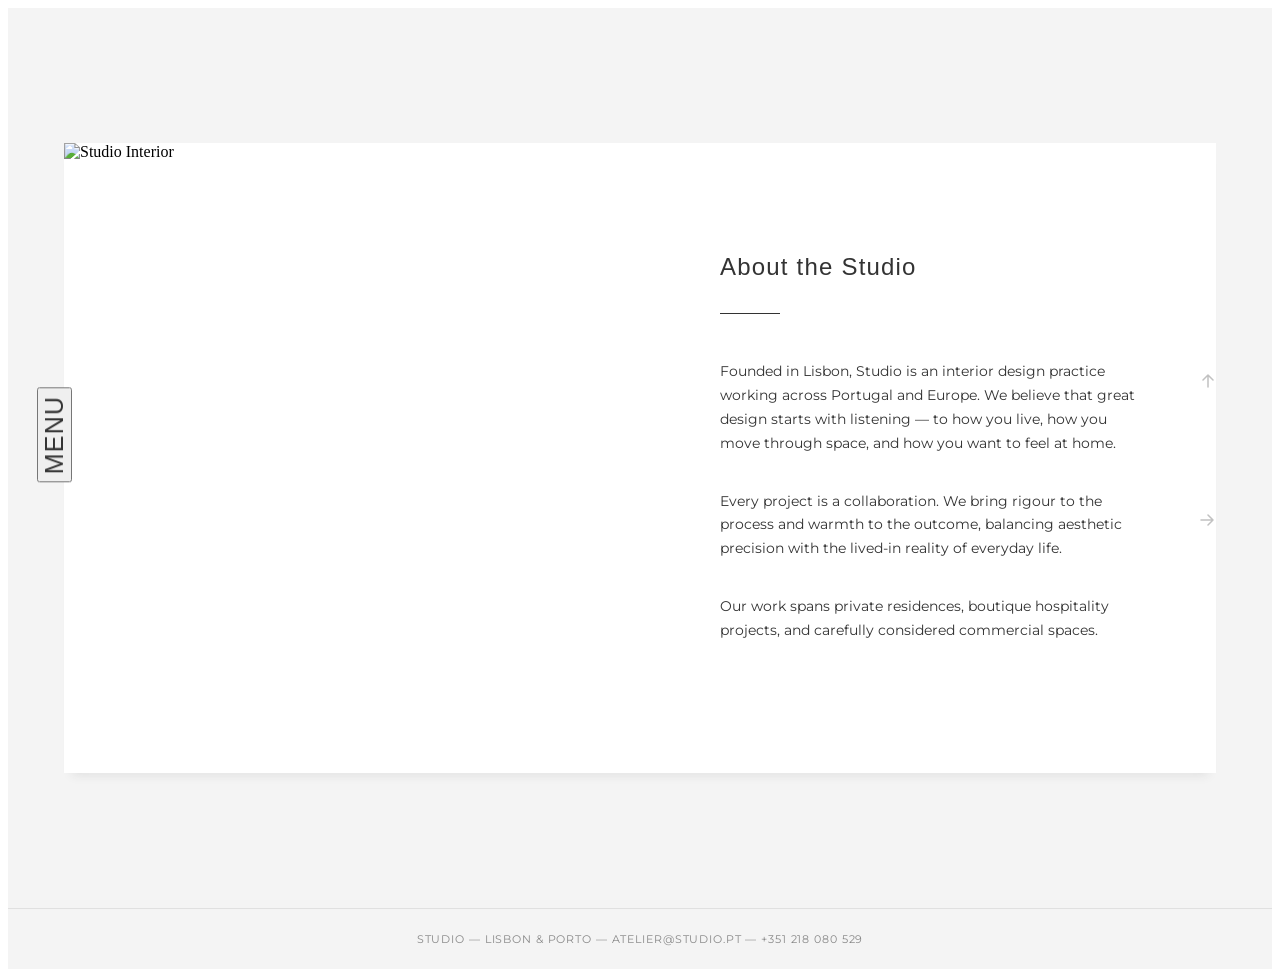
==== studio-system/pages/about/index.html @ adb2d4bc "Initial commit - Studio System" ====
<!DOCTYPE html>
<html lang="en">
<head>
  <meta charset="UTF-8">
  <meta name="viewport" content="width=device-width, initial-scale=1.0">
  <title>Studio — About</title>
  <link rel="preconnect" href="https://fonts.googleapis.com">
  <link rel="preconnect" href="https://fonts.gstatic.com" crossorigin>
  <link href="https://fonts.googleapis.com/css2?family=Kiona&family=Montserrat:wght@300;400;500;600&display=swap" rel="stylesheet">
  <link rel="stylesheet" href="../../tokens/tokens.css">
  <link rel="stylesheet" href="../../components/nav-sidebar/nav-sidebar.css">
  <link rel="stylesheet" href="../../components/content-block/content-block.css">
  <link rel="stylesheet" href="../../components/menu-overlay/menu-overlay.css">
  <style>
    .page-section {
      height: 900px;
      display: flex;
      align-items: center;
      justify-content: center;
      background: #F4F4F4;
    }
    .about-block {
      background: #FFFFFF;
      width: 1152px;
      height: 630px;
      box-shadow: rgba(51, 51, 51, 0.1) 0px 10px 10px -8px;
      display: grid;
      grid-template-columns: 1fr 1fr;
      overflow: hidden;
    }
    .about-img {
      width: 100%;
      height: 100%;
      object-fit: cover;
      display: block;
    }
    .about-text {
      display: flex;
      flex-direction: column;
      justify-content: center;
      padding: 80px;
    }
    .about-text h1 {
      font-family: 'Kiona', sans-serif;
      font-size: 24px;
      font-weight: 400;
      color: #333333;
      margin: 0 0 32px;
      letter-spacing: 0.05em;
    }
    .about-text .accent-line {
      width: 60px;
      height: 1px;
      background: #333333;
      margin-bottom: 32px;
    }
    .about-text p {
      font-family: 'Montserrat', sans-serif;
      font-size: 14px;
      line-height: 1.7;
      color: #333333;
      margin-bottom: 20px;
    }
    .footer-strip {
      height: 60px;
      background: #F4F4F4;
      display: flex;
      align-items: center;
      justify-content: center;
      border-top: 1px solid #E0E0E0;
    }
    .footer-strip p {
      font-family: 'Montserrat', sans-serif;
      font-size: 11px;
      color: #888888;
      letter-spacing: 0.08em;
      text-transform: uppercase;
    }
  </style>
</head>
<body>

  <button class="nav-menu-btn" onclick="toggleMenu()">MENU</button>
  <div class="nav-arrows">
    <a href="#top" class="arrow-up" aria-label="Scroll up">
      <svg viewBox="0 0 18 18" fill="none" xmlns="http://www.w3.org/2000/svg">
        <path d="M9 3L9 15M9 3L4 8M9 3L14 8" stroke="currentColor" stroke-width="1.5" stroke-linecap="round" stroke-linejoin="round"/>
      </svg>
    </a>
    <a href="#footer" class="arrow-down" aria-label="Scroll down">
      <svg viewBox="0 0 18 18" fill="none" xmlns="http://www.w3.org/2000/svg">
        <path d="M9 3L9 15M9 3L4 8M9 3L14 8" stroke="currentColor" stroke-width="1.5" stroke-linecap="round" stroke-linejoin="round"/>
      </svg>
    </a>
  </div>

  <div class="menu-overlay" id="menuOverlay" role="dialog" aria-modal="true">
    <button class="overlay-close" onclick="toggleMenu()">Close</button>
    <div class="overlay-inner">
      <nav>
        <a href="../home/" onclick="toggleMenu()">Home</a>
        <a href="../about/" onclick="toggleMenu()">About</a>
        <a href="../services/" onclick="toggleMenu()">Services</a>
        <a href="../project/" onclick="toggleMenu()">Work</a>
        <a href="../contact/" onclick="toggleMenu()">Contact</a>
      </nav>
    </div>
  </div>

  <section class="page-section" id="top">
    <div class="about-block">
      <img src="https://images.unsplash.com/photo-1618219908412-a29a1bb7b86e?w=800&q=80" alt="Studio Interior" class="about-img">
      <div class="about-text">
        <h1>About the Studio</h1>
        <div class="accent-line"></div>
        <p>
          Founded in Lisbon, Studio is an interior design practice working across Portugal and Europe. We believe that great design starts with listening — to how you live, how you move through space, and how you want to feel at home.
        </p>
        <p>
          Every project is a collaboration. We bring rigour to the process and warmth to the outcome, balancing aesthetic precision with the lived-in reality of everyday life.
        </p>
        <p>
          Our work spans private residences, boutique hospitality projects, and carefully considered commercial spaces.
        </p>
      </div>
    </div>
  </section>

  <div class="footer-strip" id="footer">
    <p>Studio — Lisbon & Porto — atelier@studio.pt — +351 218 080 529</p>
  </div>

  <script>
    function toggleMenu() {
      const overlay = document.getElementById('menuOverlay');
      overlay.classList.toggle('is-open');
      document.body.style.overflow = overlay.classList.contains('is-open') ? 'hidden' : '';
    }
  </script>

</body>
</html>
---- studio-system/tokens/tokens.css ----
/* ============================================
   STUDIO SYSTEM — Design Tokens
   Reference: cabanana.pt
   Canonical values — do not modify without
   matching against cabanana.pt live CSS
   ============================================ */

:root {
  /* ── Colors (neutral — from live CSS) ──── */
  --color-bg:              #F4F4F4;   /* body bg — cool grey */
  --color-surface:         #FFFFFF;   /* white containers */
  --color-text-primary:    #333333;   /* body text */
  --color-text-secondary:   #666666;   /* lighter body text */
  --color-border:          #E0E0E0;   /* dividers, lines */
  --color-nav:             #333333;   /* nav arrows, menu text */
  --color-shadow:          rgba(51, 51, 51, 0.1);

  /* ── Typography ─────────────────────────── */
  --font-display:  'Kiona', sans-serif;
  --font-body:     'Montserrat', sans-serif;

  --text-xs:    0.75rem;
  --text-sm:    0.875rem;
  --text-base:  0.875rem;   /* 14px — from live CSS */
  --text-lg:    1rem;
  --text-xl:    1.5rem;
  --text-2xl:   1.5rem;
  --text-3xl:   2rem;
  --text-4xl:   3rem;
  --text-5xl:   4rem;

  --leading-tight:   1.1;
  --leading-snug:    1.3;
  --leading-normal:  1.43;   /* from live CSS */
  --leading-loose:   1.7;

  --tracking-tight:   -0.02em;
  --tracking-normal:  0;
  --tracking-wide:    0.05em;
  --tracking-widest: 0.12em;

  /* ── Spacing ───────────────────────────── */
  --space-1:   0.25rem;
  --space-2:   0.5rem;
  --space-4:   1rem;
  --space-6:   1.5rem;
  --space-8:   2rem;
  --space-12:  3rem;
  --space-16:  4rem;
  --space-24:  6rem;
  --space-32:  8rem;

  /* ── Layout ────────────────────────────── */
  --section-h:    900px;   /* 100vh sections */
  --container-w:  1152px;  /* white container width */
  --container-h:  630px;   /* white container height */

  /* ── Effects ───────────────────────────── */
  --shadow-container: rgba(51, 51, 51, 0.1) 0px 10px 10px -8px;
  --shadow-sm:       0 2px 8px rgba(51, 51, 51, 0.08);
  --shadow-md:       0 4px 16px rgba(51, 51, 51, 0.1);
}
---- studio-system/components/nav-sidebar/nav-sidebar.css ----
/* ============================================
   NAV-SIDEBAR — Fixed right-side navigation
   MENU text (vertical) + up/down scroll arrows
   Reference: cabanana.pt live CSS
   ============================================ */

/* ── MENU text ─────────────────────────── */
.nav-sidebar {
  position: fixed;
  top: 0;
  right: 0;
  width: 144px;
  height: 100vh;
  display: flex;
  flex-direction: column;
  align-items: center;
  justify-content: center;
  z-index: 100;
  pointer-events: none;
}

.nav-menu-btn {
  position: fixed;
  top: 435px;
  left: 37px;
  font-family: 'Kiona', sans-serif;
  font-size: 25px;
  font-weight: 400;
  color: #333333;
  cursor: pointer;
  pointer-events: all;
  writing-mode: horizontal-tb;
  opacity: 1;
  transition: opacity 0.2s ease;
  /* Rotate to read vertically — mimics reference transform */
  transform: rotate(-90deg) translateX(-50%);
  transform-origin: left top;
  letter-spacing: 0.05em;
}

.nav-menu-btn:hover {
  opacity: 0.6;
}

/* ── Scroll arrows ─────────────────────── */
.nav-arrows {
  position: fixed;
  top: 0;
  right: 0;
  width: 144px;
  height: 100vh;
  display: flex;
  flex-direction: column;
  align-items: center;
  justify-content: center;
  gap: 0;
  z-index: 99;
  pointer-events: none;
}

.nav-arrows a {
  display: block;
  width: 40px;
  height: 40px;
  text-align: center;
  line-height: 40px;
  color: #333333;
  text-decoration: none;
  pointer-events: all;
  transition: opacity 0.2s ease;
  opacity: 0.3;
}

.nav-arrows a:hover {
  opacity: 1;
}

.nav-arrows .arrow-up {
  margin-bottom: 100px;
}

.nav-arrows .arrow-down {
  transform: rotate(90deg);
}

.nav-arrows .arrow-down:hover {
  transform: rotate(90deg);
}

/* Arrow SVG icons */
.nav-arrows a svg {
  display: inline-block;
  width: 18px;
  height: 18px;
  vertical-align: middle;
}
---- studio-system/components/content-block/content-block.css ----
/* ============================================
   CONTENT-BLOCK — White container on grey bg
   Reference: cabanana.pt white containers
   Width: 1152px, Height: 630px
   Shadow: rgba(51,51,51,0.1) 0px 10px 10px -8px
   ============================================ */

.content-block {
  background: #FFFFFF;
  width: 1152px;
  height: 630px;
  box-shadow: rgba(51, 51, 51, 0.1) 0px 10px 10px -8px;
  overflow: hidden;
  position: relative;
}

/* ── Section wrapper ────────────────────── */
.section {
  width: 100%;
  height: 900px;   /* 100vh */
  display: flex;
  align-items: center;
  justify-content: center;
  background: #F4F4F4;
}

/* ── Typography inside containers ───────── */
.content-block h1,
.content-block h2 {
  font-family: 'Kiona', sans-serif;
  font-size: 24px;
  font-weight: 400;
  color: #333333;
  text-align: center;
  letter-spacing: 0.05em;
  text-transform: none;
  margin: 0 360px 40px 360px;
}

.content-block p {
  font-family: 'Montserrat', sans-serif;
  font-size: 14px;
  line-height: 1.6;
  color: #333333;
  text-align: center;
  margin: 0 120px;
}

.content-block .accent-line {
  width: 1px;
  height: 80px;
  background: #333333;
  margin: 0 auto 40px;
  transform: scaleY(0);
  transform-origin: top;
  animation: lineReveal 0.6s 0.3s ease forwards;
}

@keyframes lineReveal {
  to { transform: scaleY(1); }
}

/* ── Form fields ───────────────────────── */
.form-field {
  display: flex;
  flex-direction: column;
  margin-bottom: 32px;
}

.form-field label {
  font-family: 'Montserrat', sans-serif;
  font-size: 10px;
  font-weight: 400;
  color: #888888;
  letter-spacing: 0.08em;
  text-transform: uppercase;
  margin-bottom: 8px;
}

.form-field input,
.form-field select,
.form-field textarea {
  font-family: 'Montserrat', sans-serif;
  font-size: 14px;
  color: #333333;
  background: transparent;
  border: none;
  border-bottom: 1px solid #E0E0E0;
  padding: 8px 0;
  outline: none;
  transition: border-color 0.2s ease;
  width: 100%;
}

.form-field input:focus,
.form-field select:focus,
.form-field textarea:focus {
  border-bottom-color: #333333;
  border-bottom-width: 2px;
}

.form-field textarea {
  resize: none;
  min-height: 80px;
}

/* ── Pill button ────────────────────────── */
.btn-pill {
  display: inline-block;
  font-family: 'Montserrat', sans-serif;
  font-size: 12px;
  font-weight: 500;
  letter-spacing: 0.1em;
  text-transform: uppercase;
  color: #333333;
  background: transparent;
  border: 1px solid #333333;
  border-radius: 999px;
  padding: 14px 40px;
  cursor: pointer;
  transition: background 0.2s ease, color 0.2s ease;
}

.btn-pill:hover {
  background: #333333;
  color: #FFFFFF;
}

/* ── Two-column layout ─────────────────── */
.two-col {
  display: grid;
  grid-template-columns: 1fr 1fr;
  gap: 0;
  height: 100%;
}

.two-col > .col-left {
  display: flex;
  flex-direction: column;
  justify-content: center;
  padding: 80px;
}

.two-col > .col-right {
  display: flex;
  flex-direction: column;
  justify-content: center;
  padding: 80px;
}
---- studio-system/components/menu-overlay/menu-overlay.css ----
/* ============================================
   MENU-OVERLAY — Full-screen nav overlay
   Reference: cabanana.pt menu popup
   Semi-transparent dark overlay with nav links
   ============================================ */

.menu-overlay {
  position: fixed;
  inset: 0;
  background: rgba(51, 51, 51, 0.45);
  backdrop-filter: blur(8px);
  -webkit-backdrop-filter: blur(8px);
  z-index: 200;
  display: flex;
  align-items: center;
  justify-content: center;
  opacity: 0;
  pointer-events: none;
  transition: opacity 0.4s ease;
}

.menu-overlay.is-open {
  opacity: 1;
  pointer-events: all;
}

.menu-overlay .overlay-inner {
  text-align: center;
}

.menu-overlay nav a {
  display: block;
  font-family: 'Kiona', sans-serif;
  font-size: 48px;
  font-weight: 400;
  color: #FFFFFF;
  text-decoration: none;
  padding: 16px 0;
  letter-spacing: 0.05em;
  transition: opacity 0.2s ease;
  opacity: 1;
}

.menu-overlay nav a:hover {
  opacity: 0.6;
}

.menu-overlay .overlay-close {
  position: absolute;
  top: 40px;
  right: 40px;
  font-family: 'Montserrat', sans-serif;
  font-size: 14px;
  font-weight: 500;
  color: #FFFFFF;
  letter-spacing: 0.1em;
  text-transform: uppercase;
  cursor: pointer;
  opacity: 0.8;
  transition: opacity 0.2s ease;
}

.menu-overlay .overlay-close:hover {
  opacity: 1;
}
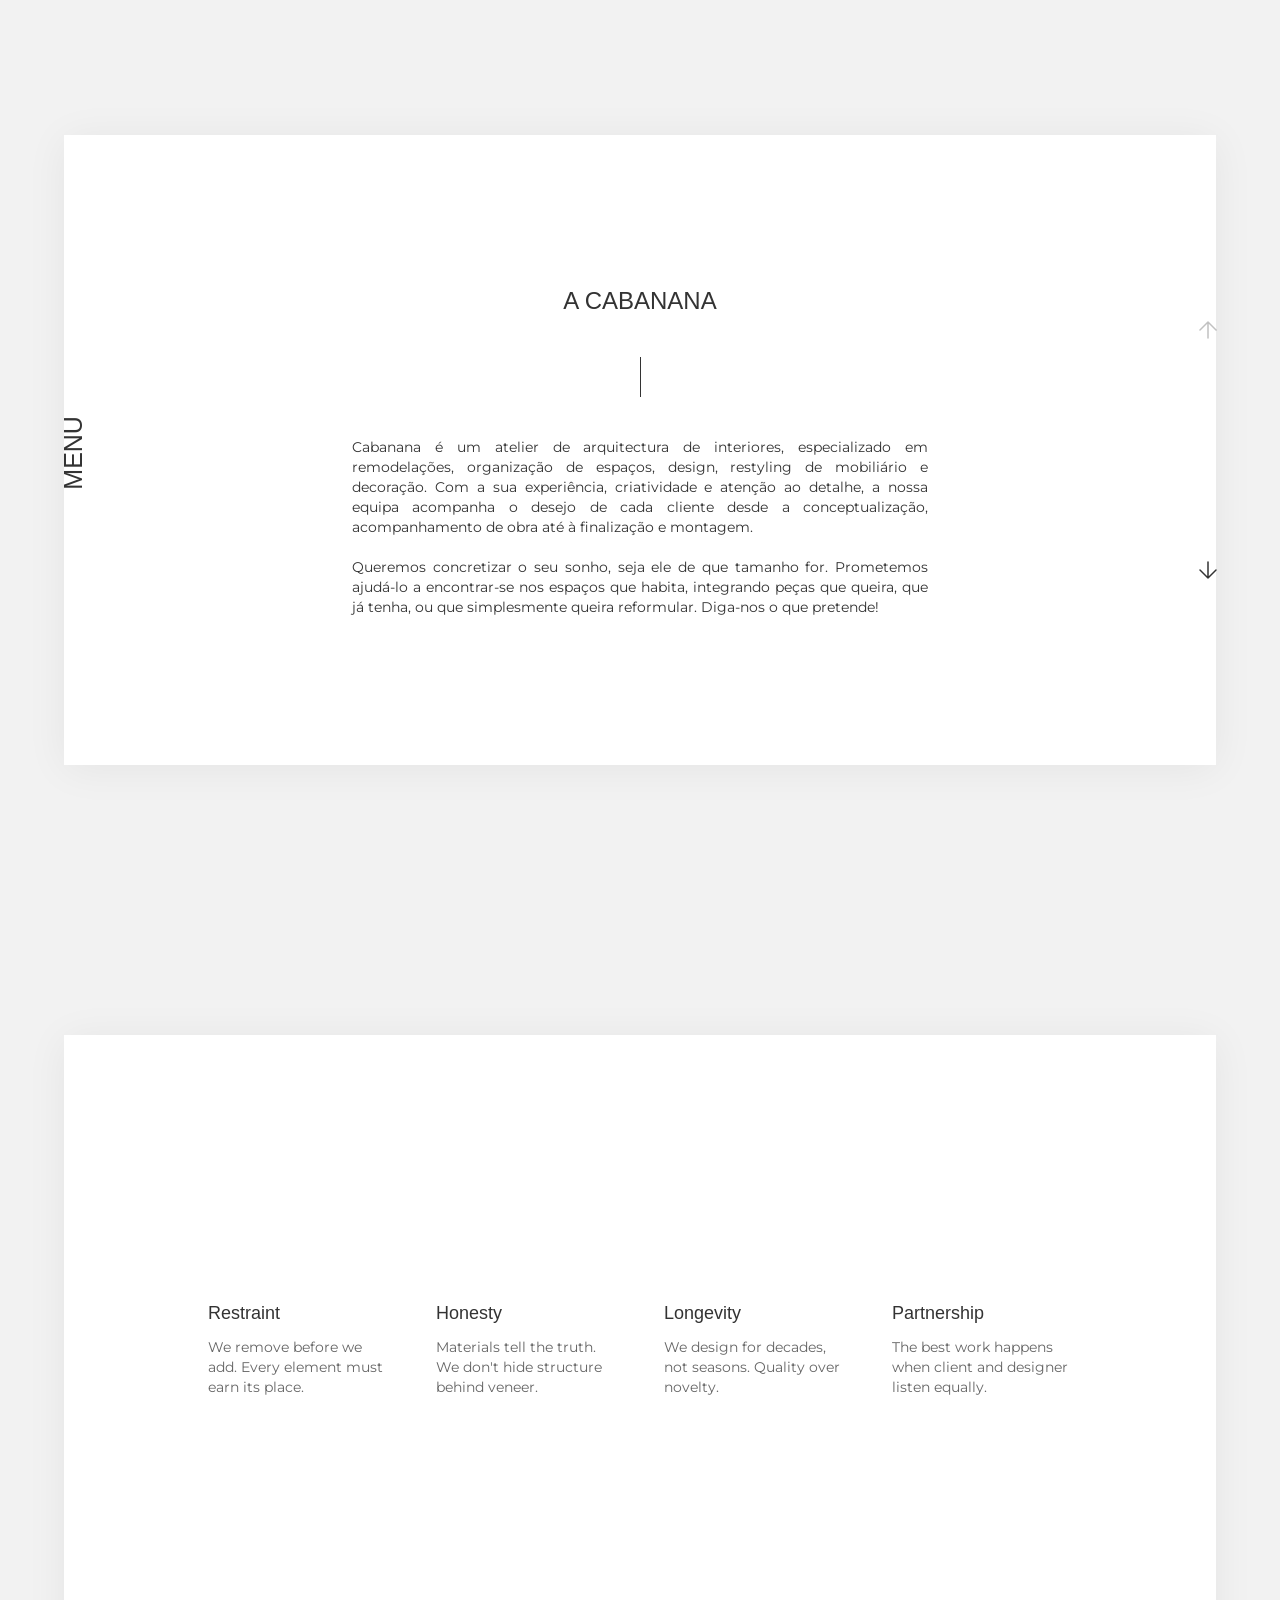
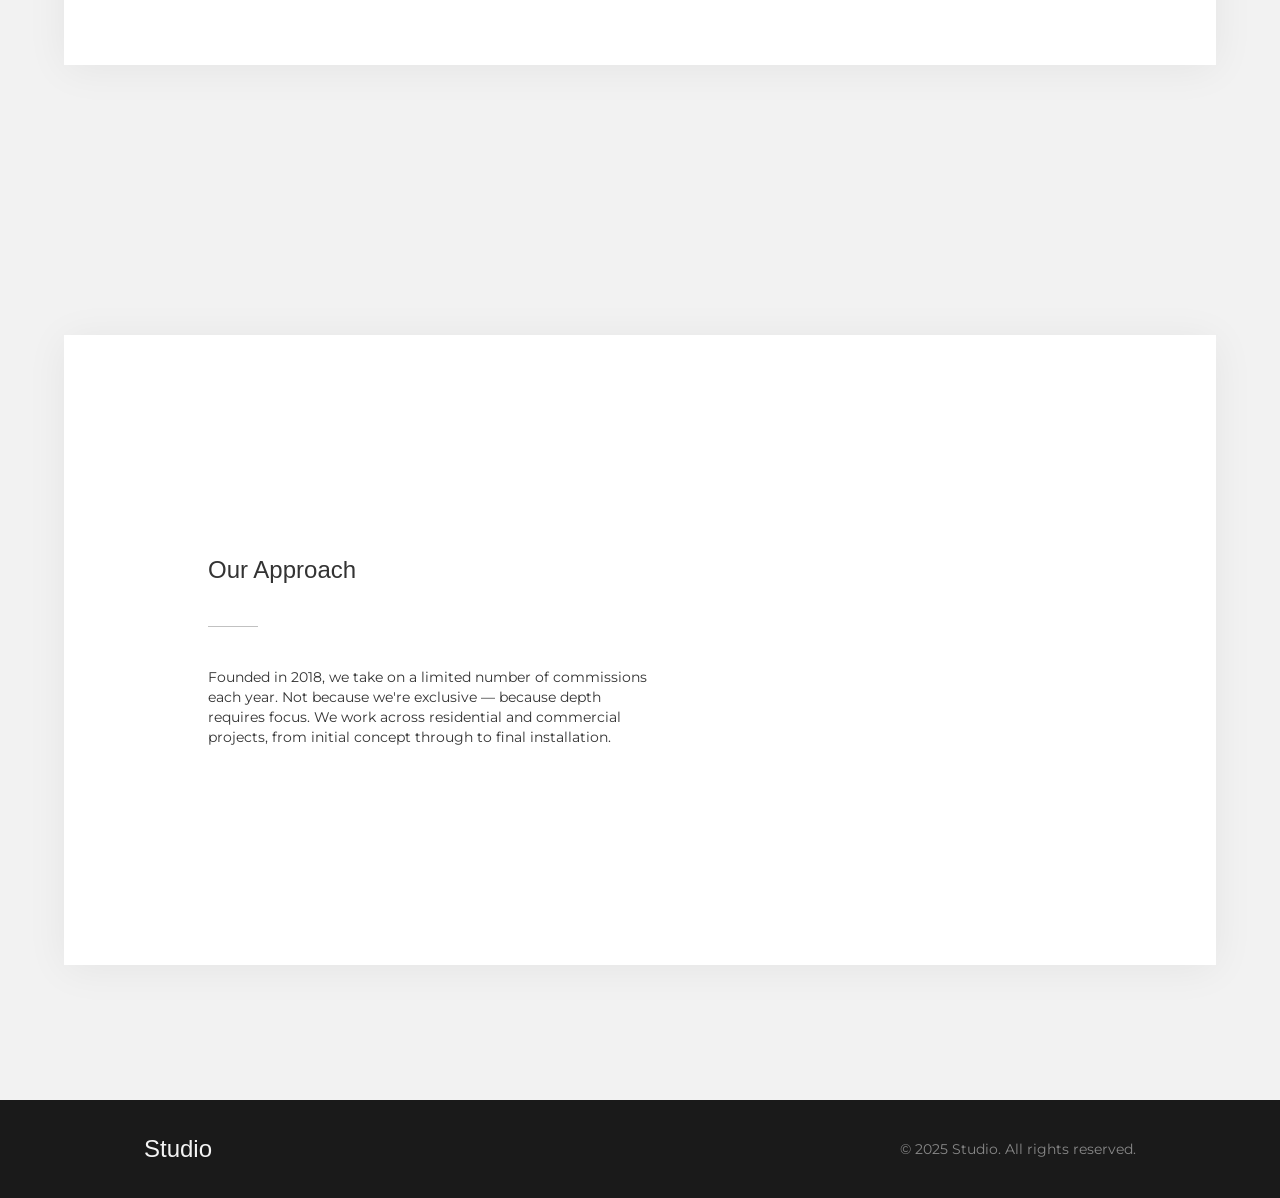
==== commit 4821b28d: "Studio System v2 — full rebuild matching cabanana.pt - Neutral palette (#F4F4F4 body, #333 text) - K" ====
--- a/studio-system/pages/about/index.html
+++ b/studio-system/pages/about/index.html
@@ -3,140 +3,127 @@
 <head>
   <meta charset="UTF-8">
   <meta name="viewport" content="width=device-width, initial-scale=1.0">
-  <title>Studio — About</title>
-  <link rel="preconnect" href="https://fonts.googleapis.com">
-  <link rel="preconnect" href="https://fonts.gstatic.com" crossorigin>
-  <link href="https://fonts.googleapis.com/css2?family=Kiona&family=Montserrat:wght@300;400;500;600&display=swap" rel="stylesheet">
+  <title>About — Studio</title>
+  <meta name="description" content="Architecture and interior design studio.">
   <link rel="stylesheet" href="../../tokens/tokens.css">
+  <link rel="stylesheet" href="../../tokens/fonts.css">
   <link rel="stylesheet" href="../../components/nav-sidebar/nav-sidebar.css">
-  <link rel="stylesheet" href="../../components/content-block/content-block.css">
-  <link rel="stylesheet" href="../../components/menu-overlay/menu-overlay.css">
-  <style>
-    .page-section {
-      height: 900px;
-      display: flex;
-      align-items: center;
-      justify-content: center;
-      background: #F4F4F4;
-    }
-    .about-block {
-      background: #FFFFFF;
-      width: 1152px;
-      height: 630px;
-      box-shadow: rgba(51, 51, 51, 0.1) 0px 10px 10px -8px;
-      display: grid;
-      grid-template-columns: 1fr 1fr;
-      overflow: hidden;
-    }
-    .about-img {
-      width: 100%;
-      height: 100%;
-      object-fit: cover;
-      display: block;
-    }
-    .about-text {
-      display: flex;
-      flex-direction: column;
-      justify-content: center;
-      padding: 80px;
-    }
-    .about-text h1 {
-      font-family: 'Kiona', sans-serif;
-      font-size: 24px;
-      font-weight: 400;
-      color: #333333;
-      margin: 0 0 32px;
-      letter-spacing: 0.05em;
-    }
-    .about-text .accent-line {
-      width: 60px;
-      height: 1px;
-      background: #333333;
-      margin-bottom: 32px;
-    }
-    .about-text p {
-      font-family: 'Montserrat', sans-serif;
-      font-size: 14px;
-      line-height: 1.7;
-      color: #333333;
-      margin-bottom: 20px;
-    }
-    .footer-strip {
-      height: 60px;
-      background: #F4F4F4;
-      display: flex;
-      align-items: center;
-      justify-content: center;
-      border-top: 1px solid #E0E0E0;
-    }
-    .footer-strip p {
-      font-family: 'Montserrat', sans-serif;
-      font-size: 11px;
-      color: #888888;
-      letter-spacing: 0.08em;
-      text-transform: uppercase;
-    }
-  </style>
+  <link rel="stylesheet" href="../../components/nav-sidebar/menu-overlay.css">
+  <link rel="stylesheet" href="../../components/section/section.css">
+  <link rel="stylesheet" href="about.css">
 </head>
 <body>
 
-  <button class="nav-menu-btn" onclick="toggleMenu()">MENU</button>
-  <div class="nav-arrows">
-    <a href="#top" class="arrow-up" aria-label="Scroll up">
-      <svg viewBox="0 0 18 18" fill="none" xmlns="http://www.w3.org/2000/svg">
-        <path d="M9 3L9 15M9 3L4 8M9 3L14 8" stroke="currentColor" stroke-width="1.5" stroke-linecap="round" stroke-linejoin="round"/>
-      </svg>
-    </a>
-    <a href="#footer" class="arrow-down" aria-label="Scroll down">
-      <svg viewBox="0 0 18 18" fill="none" xmlns="http://www.w3.org/2000/svg">
-        <path d="M9 3L9 15M9 3L4 8M9 3L14 8" stroke="currentColor" stroke-width="1.5" stroke-linecap="round" stroke-linejoin="round"/>
-      </svg>
-    </a>
+  <!-- ── Left Sidebar: MENU rotated text ─────── -->
+  <div class="nav-sidebar nav-sidebar--left" id="nav-left">
+    <div class="nav-sidebar__menu-text" id="menu-trigger" role="button" tabindex="0">MENU</div>
   </div>
 
-  <div class="menu-overlay" id="menuOverlay" role="dialog" aria-modal="true">
-    <button class="overlay-close" onclick="toggleMenu()">Close</button>
-    <div class="overlay-inner">
-      <nav>
-        <a href="../home/" onclick="toggleMenu()">Home</a>
-        <a href="../about/" onclick="toggleMenu()">About</a>
-        <a href="../services/" onclick="toggleMenu()">Services</a>
-        <a href="../project/" onclick="toggleMenu()">Work</a>
-        <a href="../contact/" onclick="toggleMenu()">Contact</a>
-      </nav>
+  <!-- ── Right Sidebar: Up/down chevrons ────── -->
+  <div class="nav-sidebar nav-sidebar--right" id="nav-right">
+    <button class="nav-arrow nav-arrow--up" id="scroll-up" aria-label="Previous">
+      <svg width="40" height="40" viewBox="0 0 40 40" fill="none">
+        <path d="M20 12L20 28M12 20L20 12L28 20" stroke="currentColor" stroke-width="1.5" stroke-linecap="round" stroke-linejoin="round"/>
+      </svg>
+    </button>
+    <div class="nav-sidebar__divider"></div>
+    <button class="nav-arrow nav-arrow--down" id="scroll-down" aria-label="Next">
+      <svg width="40" height="40" viewBox="0 0 40 40" fill="none">
+        <path d="M20 28L20 12M12 20L20 28L28 20" stroke="currentColor" stroke-width="1.5" stroke-linecap="round" stroke-linejoin="round"/>
+      </svg>
+    </button>
+  </div>
+
+  <!-- ── Menu Overlay ──────────────── -->
+  <div class="menu-overlay" id="menu-overlay" aria-hidden="true">
+    <button class="menu-overlay__close" id="menu-close" aria-label="Close menu">
+      <svg width="50" height="50" viewBox="0 0 50 50" fill="none">
+        <path d="M10 10L40 40M40 10L10 40" stroke="#F4F4F4" stroke-width="1.5"/>
+      </svg>
+    </button>
+    <nav class="menu-overlay__nav">
+      <a href="/pages/about/" class="menu-overlay__link">SOBRE NÓS</a>
+      <a href="/pages/project/" class="menu-overlay__link">PROJETOS</a>
+      <a href="/pages/services/" class="menu-overlay__link">UPCYCLING</a>
+      <a href="/pages/contact/" class="menu-overlay__link">CONTACTO</a>
+    </nav>
+    <div class="menu-overlay__social">
+      <a href="mailto:atelier@studio.com" class="menu-overlay__social-link">
+        <svg width="70" height="70" viewBox="0 0 70 70" fill="none"><rect x="15" y="15" width="40" height="40" stroke="#F4F4F4" stroke-width="1.5" fill="none"/></svg>
+      </a>
+      <a href="#" class="menu-overlay__social-link">
+        <svg width="75" height="75" viewBox="0 0 75 75" fill="none"><rect x="15" y="15" width="45" height="45" stroke="#F4F4F4" stroke-width="1.5" fill="none"/></svg>
+      </a>
+      <a href="#" class="menu-overlay__social-link">
+        <svg width="70" height="70" viewBox="0 0 70 70" fill="none"><rect x="15" y="15" width="40" height="40" stroke="#F4F4F4" stroke-width="1.5" fill="none"/></svg>
+      </a>
     </div>
   </div>
 
-  <section class="page-section" id="top">
-    <div class="about-block">
-      <img src="https://images.unsplash.com/photo-1618219908412-a29a1bb7b86e?w=800&q=80" alt="Studio Interior" class="about-img">
-      <div class="about-text">
-        <h1>About the Studio</h1>
-        <div class="accent-line"></div>
-        <p>
-          Founded in Lisbon, Studio is an interior design practice working across Portugal and Europe. We believe that great design starts with listening — to how you live, how you move through space, and how you want to feel at home.
-        </p>
-        <p>
-          Every project is a collaboration. We bring rigour to the process and warmth to the outcome, balancing aesthetic precision with the lived-in reality of everyday life.
-        </p>
-        <p>
-          Our work spans private residences, boutique hospitality projects, and carefully considered commercial spaces.
-        </p>
+  <!-- ── About Hero ─── Text-only centered white box -->
+  <section class="section section--about" id="About">
+    <div class="section__white-box about__white-box">
+      <h1 class="about__heading">A CABANANA</h1>
+      <div class="about__divider"></div>
+      <p class="about__text">
+        Cabanana é um atelier de arquitectura de interiores, especializado em remodelações,
+        organização de espaços, design, restyling de mobiliário e decoração. Com a sua
+        experiência, criatividade e atenção ao detalhe, a nossa equipa acompanha o desejo
+        de cada cliente desde a conceptualização, acompanhamento de obra até à finalização
+        e montagem.<br><br>
+        Queremos concretizar o seu sonho, seja ele de que tamanho for. Prometemos ajudá-lo
+        a encontrar-se nos espaços que habita, integrando peças que queira, que já tenha, ou
+        que simplesmente queira reformular. Diga-nos o que pretende!
+      </p>
+    </div>
+  </section>
+
+  <!-- ── Values Section ─── 4-column grid in white box -->
+  <section class="section section--values" id="Values">
+    <div class="section__white-box values__white-box">
+      <div class="values__grid">
+        <div class="values__item">
+          <h2 class="values__title">Restraint</h2>
+          <p class="values__desc">We remove before we add. Every element must earn its place.</p>
+        </div>
+        <div class="values__item">
+          <h2 class="values__title">Honesty</h2>
+          <p class="values__desc">Materials tell the truth. We don't hide structure behind veneer.</p>
+        </div>
+        <div class="values__item">
+          <h2 class="values__title">Longevity</h2>
+          <p class="values__desc">We design for decades, not seasons. Quality over novelty.</p>
+        </div>
+        <div class="values__item">
+          <h2 class="values__title">Partnership</h2>
+          <p class="values__desc">The best work happens when client and designer listen equally.</p>
+        </div>
       </div>
     </div>
   </section>
 
-  <div class="footer-strip" id="footer">
-    <p>Studio — Lisbon & Porto — atelier@studio.pt — +351 218 080 529</p>
-  </div>
+  <!-- ── Studio Approach ─── -->
+  <section class="section section--studio" id="Studio">
+    <div class="section__white-box studio__white-box">
+      <h1 class="studio__heading">Our Approach</h1>
+      <div class="studio__divider"></div>
+      <p class="studio__text">
+        Founded in 2018, we take on a limited number of commissions each year.
+        Not because we're exclusive — because depth requires focus. We work
+        across residential and commercial projects, from initial concept through
+        to final installation.
+      </p>
+    </div>
+  </section>
 
-  <script>
-    function toggleMenu() {
-      const overlay = document.getElementById('menuOverlay');
-      overlay.classList.toggle('is-open');
-      document.body.style.overflow = overlay.classList.contains('is-open') ? 'hidden' : '';
-    }
+  <footer class="site-footer">
+    <p class="site-footer__brand">Studio</p>
+    <p class="site-footer__copy">© 2025 Studio. All rights reserved.</p>
+  </footer>
+
+  <script type="module">
+    import NavSidebar from '../../components/nav-sidebar/nav-sidebar.js';
+    const sidebar = new NavSidebar();
   </script>
-
 </body>
 </html>
--- a/studio-system/tokens/tokens.css
+++ b/studio-system/tokens/tokens.css
@@ -1,62 +1,77 @@
 /* ============================================
    STUDIO SYSTEM — Design Tokens
-   Reference: cabanana.pt
-   Canonical values — do not modify without
-   matching against cabanana.pt live CSS
+   Match: cabanana.pt (live site forensic analysis)
    ============================================ */
 
 :root {
-  /* ── Colors (neutral — from live CSS) ──── */
-  --color-bg:              #F4F4F4;   /* body bg — cool grey */
-  --color-surface:         #FFFFFF;   /* white containers */
-  --color-text-primary:    #333333;   /* body text */
-  --color-text-secondary:   #666666;   /* lighter body text */
-  --color-border:          #E0E0E0;   /* dividers, lines */
-  --color-nav:             #333333;   /* nav arrows, menu text */
-  --color-shadow:          rgba(51, 51, 51, 0.1);
+  /* ── Colors (from live CSS inspection) ─── */
+  --color-bg:           #F4F4F4;
+  --color-bg-alt:       #EDEDED;
+  --color-surface:      #FFFFFF;
+  --color-text:         #333333;
+  --color-text-muted:   #666666;
+  --color-border:       #E0E0E0;
+  --color-dark:         #1A1A1A;
+  --color-dark-text:    #F4F4F4;
+  --color-error:        #CC3333;
+  --color-accent:       #333333;
 
   /* ── Typography ─────────────────────────── */
-  --font-display:  'Kiona', sans-serif;
-  --font-body:     'Montserrat', sans-serif;
+  /* Montserrat: body + nav links */
+  --font-primary: 'Montserrat', sans-serif;
+  /* Kiona: large display headings */
+  --font-display: 'Kiona', sans-serif;
 
-  --text-xs:    0.75rem;
-  --text-sm:    0.875rem;
-  --text-base:  0.875rem;   /* 14px — from live CSS */
-  --text-lg:    1rem;
-  --text-xl:    1.5rem;
-  --text-2xl:   1.5rem;
-  --text-3xl:   2rem;
-  --text-4xl:   3rem;
-  --text-5xl:   4rem;
+  --text-xs:   0.75rem;
+  --text-sm:   0.875rem;
+  --text-base: 0.875rem;   /* 14px — matches cabanana body */
+  --text-lg:   1rem;
+  --text-xl:   1.5rem;     /* 24px — project titles */
+  --text-2xl:  1.75rem;    /* 28px */
+  --text-3xl:  1.5rem;     /* 24px — main h1 */
+  --text-4xl:  1.875rem;   /* 30px — Kiona display text */
 
-  --leading-tight:   1.1;
+  --leading-tight:  1.2;
   --leading-snug:    1.3;
-  --leading-normal:  1.43;   /* from live CSS */
-  --leading-loose:   1.7;
+  --leading-normal:  1.43;  /* matches cabanana 20px/14px */
+  --leading-loose:   1.6;
 
   --tracking-tight:   -0.02em;
-  --tracking-normal:  0;
-  --tracking-wide:    0.05em;
-  --tracking-widest: 0.12em;
+  --tracking-normal:   0;
+  --tracking-wide:     0.05em;
+  --tracking-widest:   0.1em;
 
-  /* ── Spacing ───────────────────────────── */
-  --space-1:   0.25rem;
-  --space-2:   0.5rem;
-  --space-4:   1rem;
-  --space-6:   1.5rem;
-  --space-8:   2rem;
-  --space-12:  3rem;
-  --space-16:  4rem;
-  --space-24:  6rem;
-  --space-32:  8rem;
+  /* ── Spacing ────────────────────────────── */
+  --space-1:  0.25rem;
+  --space-2:  0.5rem;
+  --space-3:  0.75rem;
+  --space-4:  1rem;
+  --space-6:  1.5rem;
+  --space-8:  2rem;
+  --space-12: 3rem;
+  --space-16: 4rem;
+  --space-20: 5rem;
+  --space-24: 6rem;
 
-  /* ── Layout ────────────────────────────── */
-  --section-h:    900px;   /* 100vh sections */
-  --container-w:  1152px;  /* white container width */
-  --container-h:  630px;   /* white container height */
+  /* ── Radius ─────────────────────────────── */
+  --radius-sm: 2px;
+  --radius-md: 4px;
 
-  /* ── Effects ───────────────────────────── */
-  --shadow-container: rgba(51, 51, 51, 0.1) 0px 10px 10px -8px;
-  --shadow-sm:       0 2px 8px rgba(51, 51, 51, 0.08);
-  --shadow-md:       0 4px 16px rgba(51, 51, 51, 0.1);
-}
+  /* ── Borders ────────────────────────────── */
+  --border-width: 1px;
+  --border: 1px solid var(--color-border);
+
+  /* ── Shadows ────────────────────────────── */
+  --shadow-sm: 0 2px 8px rgba(0,0,0,0.06);
+  --shadow-md: 0 4px 20px rgba(0,0,0,0.08);
+
+  /* ── Motion ────────────────────────────── */
+  --ease-out: ease-out;
+  --duration-fast: 200ms;
+  --duration-base: 300ms;
+  --duration-slow: 500ms;
+
+  /* ── Layout ──────────────────────────────── */
+  --header-height: auto;
+  --max-width: 1440px;
+}
--- a/studio-system/tokens/fonts.css
+++ b/studio-system/tokens/fonts.css
@@ -0,0 +1,135 @@
+@import url('https://fonts.googleapis.com/css2?family=Kiona&family=Montserrat:wght@300;400;500;600;700&display=swap');
+
+/* ============================================
+   STUDIO SYSTEM — Base Styles
+   ============================================ */
+
+*, *::before, *::after {
+  box-sizing: border-box;
+  margin: 0;
+  padding: 0;
+}
+
+html {
+  scroll-behavior: smooth;
+  -webkit-text-size-adjust: 100%;
+}
+
+body {
+  font-family: var(--font-primary);
+  font-size: var(--text-base); /* 14px matching cabanana */
+  line-height: var(--leading-normal); /* 1.43 */
+  color: var(--color-text);
+  background-color: var(--color-bg);
+  -webkit-font-smoothing: antialiased;
+  -moz-osx-font-smoothing: grayscale;
+}
+
+img, video {
+  max-width: 100%;
+  height: auto;
+  display: block;
+}
+
+a {
+  color: inherit;
+  text-decoration: none;
+}
+
+button {
+  font: inherit;
+  cursor: pointer;
+  border: none;
+  background: none;
+}
+
+ul, ol {
+  list-style: none;
+}
+
+h1, h2, h3, h4, h5, h6 {
+  font-family: var(--font-primary);
+  font-weight: 400;
+  line-height: var(--leading-tight);
+}
+
+/* ── Scrollbar ─────────────────────────────── */
+::-webkit-scrollbar {
+  width: 6px;
+}
+::-webkit-scrollbar-track {
+  background: var(--color-bg-alt);
+}
+::-webkit-scrollbar-thumb {
+  background: var(--color-accent);
+  border-radius: var(--radius-full);
+}
+
+/* ── Selection ─────────────────────────────── */
+::selection {
+  background: var(--color-accent);
+  color: var(--color-dark);
+}
+
+/* ── Focus ──────────────────────────────────── */
+:focus-visible {
+  outline: 2px solid var(--color-accent);
+  outline-offset: 3px;
+}
+
+/* ── Utility ─────────────────────────────────── */
+.sr-only {
+  position: absolute;
+  width: 1px;
+  height: 1px;
+  padding: 0;
+  margin: -1px;
+  overflow: hidden;
+  clip: rect(0,0,0,0);
+  border: 0;
+}
+
+.container {
+  width: 100%;
+  max-width: var(--content-width);
+  margin: 0 auto;
+  padding: 0 var(--space-8);
+}
+
+@media (max-width: 768px) {
+  .container {
+    padding: 0 var(--space-4);
+  }
+}
+
+/* ── Scroll Animations ──────────────────────── */
+.reveal {
+  opacity: 0;
+  transform: translateY(24px);
+  transition: opacity var(--duration-slow) var(--ease-out),
+              transform var(--duration-slow) var(--ease-out);
+}
+
+.reveal.is-visible {
+  opacity: 1;
+  transform: translateY(0);
+}
+
+/* ── Link Underline Animation ────────────────── */
+.link-animated {
+  position: relative;
+  display: inline-block;
+}
+.link-animated::after {
+  content: '';
+  position: absolute;
+  bottom: -2px;
+  left: 0;
+  width: 0;
+  height: 1px;
+  background: currentColor;
+  transition: width var(--duration-base) var(--ease-out);
+}
+.link-animated:hover::after {
+  width: 100%;
+}
--- a/studio-system/components/nav-sidebar/nav-sidebar.css
+++ b/studio-system/components/nav-sidebar/nav-sidebar.css
@@ -1,96 +1,115 @@
 /* ============================================
-   NAV-SIDEBAR — Fixed right-side navigation
-   MENU text (vertical) + up/down scroll arrows
-   Reference: cabanana.pt live CSS
+   STUDIO SYSTEM — Nav Sidebar
+   Match: cabanana.pt .menu-selector + .nav-selectors
+   Left: fixed MENU text (Kiona, matrix rotate -90°)
+   Right: fixed scroll arrows (up/down, chevron style)
    ============================================ */
 
-/* ── MENU text ─────────────────────────── */
 .nav-sidebar {
   position: fixed;
   top: 0;
-  right: 0;
+  height: 900px;
   width: 144px;
-  height: 100vh;
-  display: flex;
-  flex-direction: column;
-  align-items: center;
-  justify-content: center;
   z-index: 100;
   pointer-events: none;
 }
 
-.nav-menu-btn {
-  position: fixed;
-  top: 435px;
-  left: 37px;
-  font-family: 'Kiona', sans-serif;
+.nav-sidebar--left {
+  left: 0;
+  display: flex;
+  align-items: center;
+  justify-content: flex-start;
+}
+
+/* MENU text — Kiona, matrix(0,-1,1,0,0,0) = rotate -90° CCW
+   Positioned at left:37px, top:435px (from cabanana forensics) */
+.nav-sidebar__menu-text {
+  font-family: var(--font-display);
   font-size: 25px;
   font-weight: 400;
-  color: #333333;
+  color: var(--color-text);
+  transform: matrix(0, -1, 1, 0, 0, 0);
+  pointer-events: auto;
   cursor: pointer;
-  pointer-events: all;
-  writing-mode: horizontal-tb;
-  opacity: 1;
-  transition: opacity 0.2s ease;
-  /* Rotate to read vertically — mimics reference transform */
-  transform: rotate(-90deg) translateX(-50%);
-  transform-origin: left top;
-  letter-spacing: 0.05em;
+  white-space: nowrap;
+  position: absolute;
+  left: 37px;
+  top: 435px;
 }
 
-.nav-menu-btn:hover {
-  opacity: 0.6;
-}
-
-/* ── Scroll arrows ─────────────────────── */
-.nav-arrows {
+.nav-sidebar--left {
   position: fixed;
+  left: 0;
   top: 0;
-  right: 0;
   width: 144px;
-  height: 100vh;
-  display: flex;
-  flex-direction: column;
-  align-items: center;
-  justify-content: center;
-  gap: 0;
-  z-index: 99;
+  height: 900px;
+  background: transparent;
+  z-index: 100;
   pointer-events: none;
 }
 
-.nav-arrows a {
-  display: block;
+.nav-sidebar--left .nav-sidebar__menu-text {
+  pointer-events: auto;
+}
+
+/* Right sidebar — fixed right edge */
+.nav-sidebar--right {
+  right: 0;
+  display: flex;
+  flex-direction: column;
+  justify-content: center;
+  align-items: center;
+  gap: 100px;
+  padding: 120px 0;
+}
+
+/* Up arrow — opacity 0.3 (cabanana: up=0.3, down=1.0) */
+.nav-arrow {
   width: 40px;
   height: 40px;
-  text-align: center;
-  line-height: 40px;
-  color: #333333;
-  text-decoration: none;
-  pointer-events: all;
-  transition: opacity 0.2s ease;
+  display: flex;
+  align-items: center;
+  justify-content: center;
+  color: var(--color-text);
+  cursor: pointer;
+  pointer-events: auto;
+  transition: opacity var(--duration-fast) ease-out;
+  background: none;
+  border: none;
+  padding: 0;
+}
+
+.nav-arrow--up {
   opacity: 0.3;
 }
 
-.nav-arrows a:hover {
+.nav-arrow--down {
   opacity: 1;
 }
 
-.nav-arrows .arrow-up {
-  margin-bottom: 100px;
+.nav-arrow:hover {
+  opacity: 1;
 }
 
-.nav-arrows .arrow-down {
-  transform: rotate(90deg);
+/* Scroll arrows — chevron SVG, thin stroke style matching cabanana */
+.nav-arrow svg {
+  width: 40px;
+  height: 40px;
 }
 
-.nav-arrows .arrow-down:hover {
-  transform: rotate(90deg);
+/* Arrows NOT a button — just clickable elements */
+#scroll-up, #scroll-down {
+  background: none;
+  border: none;
+  padding: 0;
 }
 
-/* Arrow SVG icons */
-.nav-arrows a svg {
-  display: inline-block;
-  width: 18px;
-  height: 18px;
-  vertical-align: middle;
+@media (max-width: 768px) {
+  .nav-sidebar {
+    width: 80px;
+  }
+  .nav-sidebar__menu-text {
+    font-size: 18px;
+    left: 24px;
+  }
 }
--- a/studio-system/components/nav-sidebar/menu-overlay.css
+++ b/studio-system/components/nav-sidebar/menu-overlay.css
@@ -0,0 +1,115 @@
+/* ============================================
+   STUDIO SYSTEM — Menu Overlay
+   Match: cabanana.pt .menu_popup
+   Semi-transparent dark overlay, vertical link stack
+   ============================================ */
+
+.menu-overlay {
+  position: fixed;
+  inset: 0;
+  z-index: 1000;
+  background: rgba(51, 51, 51, 0.45);
+  display: flex;
+  flex-direction: column;
+  justify-content: center;
+  opacity: 0;
+  visibility: hidden;
+  transition: opacity var(--duration-base) ease-out,
+              visibility var(--duration-base);
+}
+
+.menu-overlay.is-open {
+  opacity: 1;
+  visibility: visible;
+}
+
+/* Close button — top right */
+.menu-overlay__close {
+  position: absolute;
+  top: 0;
+  right: 0;
+  width: 75px;
+  height: 75px;
+  display: flex;
+  align-items: center;
+  justify-content: center;
+  cursor: pointer;
+  background: none;
+  border: none;
+  padding: 0;
+  z-index: 10;
+}
+
+.menu-overlay__close svg {
+  display: block;
+}
+
+/* Nav links — vertical column, Montserrat, large, slide in from left */
+.menu-overlay__nav {
+  display: flex;
+  flex-direction: column;
+  padding: 80px 144px;
+  gap: 40px;
+}
+
+.menu-overlay__link {
+  font-family: var(--font-primary);
+  font-size: 14px;
+  font-weight: 400;
+  color: #F4F4F4;
+  text-decoration: none;
+  letter-spacing: 2px;
+  /* Slide in from left on open */
+  transform: translateX(-100px);
+  opacity: 0;
+  transition: color var(--duration-fast) ease-out,
+              transform var(--duration-slow) ease-out,
+              opacity var(--duration-slow) ease-out;
+}
+
+.menu-overlay.is-open .menu-overlay__link {
+  transform: translateX(0);
+  opacity: 1;
+}
+
+.menu-overlay.is-open .menu-overlay__link:nth-child(1) { transition-delay: 0ms; }
+.menu-overlay.is-open .menu-overlay__link:nth-child(2) { transition-delay: 60ms; }
+.menu-overlay.is-open .menu-overlay__link:nth-child(3) { transition-delay: 120ms; }
+.menu-overlay.is-open .menu-overlay__link:nth-child(4) { transition-delay: 180ms; }
+
+.menu-overlay__link:hover {
+  color: rgba(244, 244, 244, 0.5);
+}
+
+/* Social links — bottom left, monochrome icons */
+.menu-overlay__social {
+  position: absolute;
+  bottom: 80px;
+  left: 144px;
+  display: flex;
+  gap: 40px;
+}
+
+.menu-overlay__social-link {
+  display: block;
+  opacity: 0.6;
+  transition: opacity var(--duration-fast) ease-out;
+}
+
+.menu-overlay__social-link:hover {
+  opacity: 1;
+}
+
+@media (max-width: 768px) {
+  .menu-overlay__nav {
+    padding: 80px 40px;
+    gap: 32px;
+  }
+  .menu-overlay__link {
+    font-size: 13px;
+  }
+  .menu-overlay__social {
+    left: 40px;
+    bottom: 40px;
+  }
+}
--- a/studio-system/components/section/section.css
+++ b/studio-system/components/section/section.css
@@ -0,0 +1,90 @@
+/* ============================================
+   STUDIO SYSTEM — Page Section
+   Match: cabanana.pt canonical layout
+   - Body bg: #F2F2F2 (grey outer shell)
+   - Sections: transparent, 900px tall
+   - White box: 1152×630 centered inside each section
+   - Left sidebar: 144px margin with rotated MENU text
+   - Right sidebar: 144px margin with up/down chevrons
+   ============================================ */
+
+/* Body/page — grey outer shell (cabanana.pt body bg) */
+html, body {
+  background-color: #F2F2F2;
+}
+
+.section {
+  width: 100%;
+  max-width: 1440px;
+  margin: 0 auto;
+  min-height: 900px;
+  position: relative;
+  display: flex;
+  flex-direction: column;
+  align-items: center;
+  justify-content: center;
+  background: transparent;
+  padding: 0;
+}
+
+/* White container — centered, 1152×630, subtle shadow
+   Centered in 1440 viewport = 144px left/right margins */
+.section__white-box {
+  width: 1152px;
+  height: 630px;
+  max-width: 100%;
+  background: #FFFFFF;
+  box-shadow: 0 4px 40px rgba(0, 0, 0, 0.06);
+  position: relative;
+  overflow: hidden;
+  margin: 0 auto;
+}
+
+/* Site footer */
+.site-footer {
+  width: 100%;
+  max-width: 1440px;
+  margin: 0 auto;
+  padding: 32px 144px;
+  display: flex;
+  justify-content: space-between;
+  align-items: center;
+  background: var(--color-dark, #1A1A1A);
+  color: var(--color-dark-text, #F4F4F4);
+}
+
+.site-footer__brand {
+  font-family: var(--font-display);
+  font-size: 1.5rem;
+  color: var(--color-dark-text, #F4F4F4);
+}
+
+.site-footer__copy {
+  font-family: var(--font-primary);
+  font-size: var(--text-sm, 0.875rem);
+  color: var(--color-dark-text, #F4F4F4);
+  opacity: 0.5;
+}
+
+@media (max-width: 1024px) {
+  .section__white-box {
+    width: 100%;
+    padding: 0 24px;
+    height: auto;
+    min-height: 500px;
+  }
+}
+
+@media (max-width: 768px) {
+  .section__white-box {
+    width: 100%;
+    height: auto;
+    min-height: 400px;
+    box-shadow: none;
+  }
+  .site-footer {
+    padding: 24px;
+    flex-direction: column;
+    gap: 16px;
+  }
+}
--- a/studio-system/pages/about/about.css
+++ b/studio-system/pages/about/about.css
@@ -0,0 +1,183 @@
+/* ============================================
+   STUDIO SYSTEM — About Page
+   Match: cabanana.pt canonical layout
+   - Grey outer bg (#F2F2F2)
+   - White centered containers (1152×630)
+   ============================================ */
+
+/* About white box — centered text */
+.section--about {
+  height: 900px;
+  justify-content: center;
+}
+
+.about__white-box {
+  width: 1152px;
+  height: 630px;
+  max-width: 100%;
+  background: #FFFFFF;
+  box-shadow: 0 4px 40px rgba(0, 0, 0, 0.06);
+  display: flex;
+  flex-direction: column;
+  align-items: center;
+  justify-content: center;
+  padding: 80px 120px;
+}
+
+.about__heading {
+  font-family: var(--font-display);
+  font-size: 24px;
+  font-weight: 400;
+  color: var(--color-text);
+  text-align: center;
+  margin: 0 0 40px 0;
+  letter-spacing: normal;
+  line-height: 33px;
+}
+
+.about__divider {
+  width: 1px;
+  height: 40px;
+  background: var(--color-text);
+  margin: 0 0 40px 0;
+}
+
+.about__text {
+  font-family: var(--font-primary);
+  font-size: 14px;
+  color: var(--color-text);
+  text-align: justify;
+  line-height: 20px;
+  max-width: 576px;
+  margin: 0;
+}
+
+/* Values white box */
+.section--values {
+  height: 900px;
+  justify-content: center;
+}
+
+.values__white-box {
+  width: 1152px;
+  height: 630px;
+  max-width: 100%;
+  background: #FFFFFF;
+  box-shadow: 0 4px 40px rgba(0, 0, 0, 0.06);
+  padding: 80px 144px;
+  display: flex;
+  align-items: center;
+}
+
+.values__grid {
+  display: grid;
+  grid-template-columns: repeat(4, 1fr);
+  gap: 48px;
+  width: 100%;
+}
+
+.values__item {
+  display: flex;
+  flex-direction: column;
+  gap: 12px;
+}
+
+.values__title {
+  font-family: var(--font-display);
+  font-size: 18px;
+  font-weight: 400;
+  color: var(--color-text);
+}
+
+.values__desc {
+  font-family: var(--font-primary);
+  font-size: var(--text-base, 0.875rem);
+  line-height: var(--leading-normal, 1.43);
+  color: var(--color-text-muted, #666666);
+}
+
+/* Studio white box */
+.section--studio {
+  height: 900px;
+  justify-content: center;
+}
+
+.studio__white-box {
+  width: 1152px;
+  height: 630px;
+  max-width: 100%;
+  background: #FFFFFF;
+  box-shadow: 0 4px 40px rgba(0, 0, 0, 0.06);
+  display: flex;
+  flex-direction: column;
+  align-items: flex-start;
+  justify-content: center;
+  padding: 80px 144px;
+}
+
+.studio__heading {
+  font-family: var(--font-display);
+  font-size: 24px;
+  font-weight: 400;
+  color: var(--color-text);
+  margin: 0 360px 40px 0;
+  letter-spacing: normal;
+  line-height: 33px;
+}
+
+.studio__divider {
+  width: 50px;
+  height: 1px;
+  background: var(--color-text);
+  margin: 0 0 40px 0;
+  opacity: 0.3;
+}
+
+.studio__text {
+  font-family: var(--font-primary);
+  font-size: var(--text-base, 0.875rem);
+  line-height: var(--leading-normal, 1.43);
+  color: var(--color-text);
+  max-width: 50ch;
+  margin: 0;
+}
+
+@media (max-width: 1024px) {
+  .about__white-box,
+  .values__white-box,
+  .studio__white-box {
+    width: 100%;
+    height: auto;
+    min-height: 400px;
+    box-shadow: none;
+  }
+  .values__grid {
+    grid-template-columns: repeat(2, 1fr);
+  }
+}
+
+@media (max-width: 768px) {
+  .section--about,
+  .section--values,
+  .section--studio {
+    height: auto;
+    min-height: 600px;
+    padding: 60px 0;
+  }
+  .about__white-box,
+  .values__white-box,
+  .studio__white-box {
+    width: 100%;
+    height: auto;
+    min-height: 300px;
+    padding: 48px 24px;
+    box-shadow: none;
+  }
+  .about__heading,
+  .studio__heading {
+    margin-right: 0;
+  }
+  .values__grid {
+    grid-template-columns: 1fr;
+  }
+}
